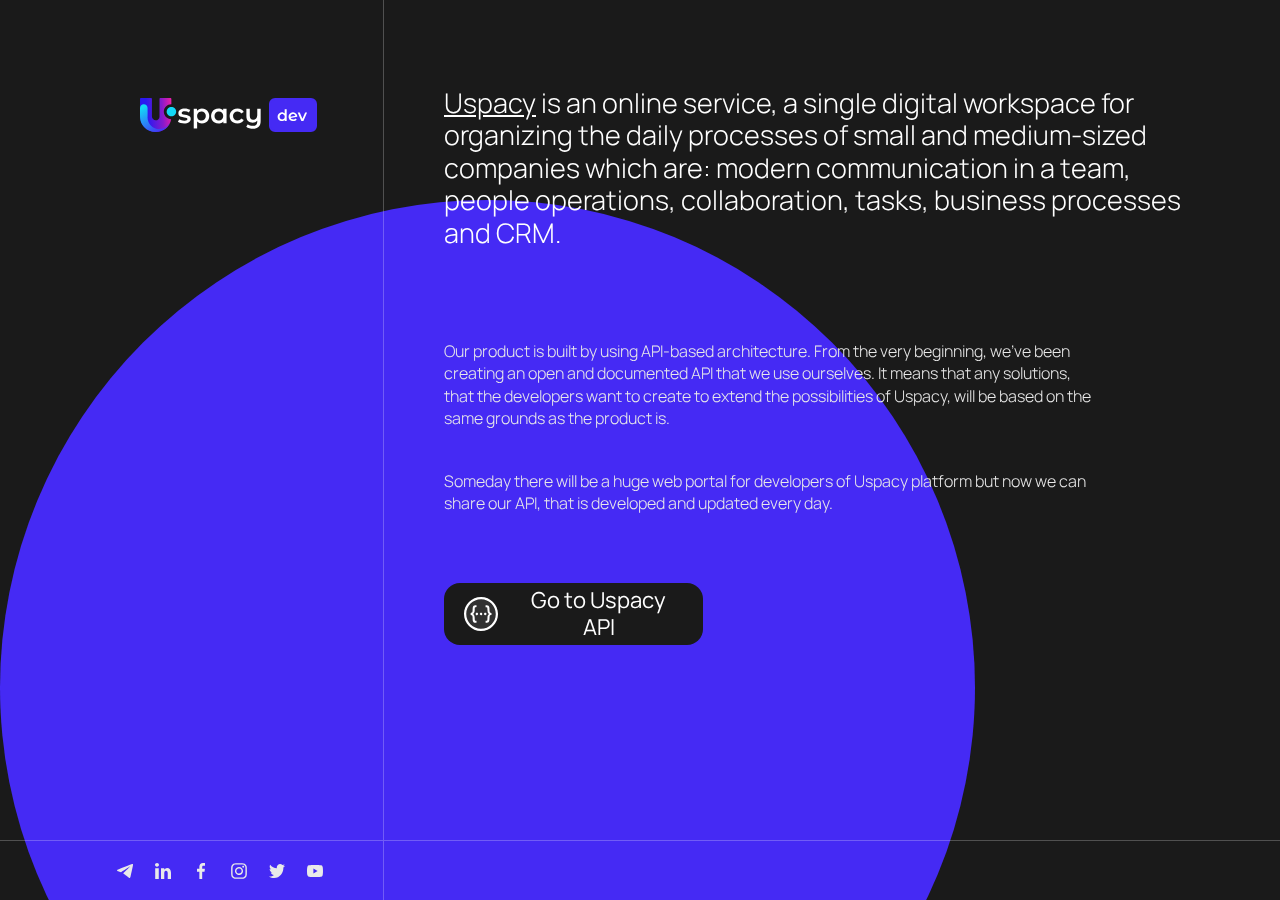
==== index.html @ 40ced231 "correct url" ====
<!DOCTYPE html>
<html lang="en">
	<head>
		<meta charset="UTF-8" />
		<meta http-equiv="X-UA-Compatible" content="IE=edge" />
		<meta name="viewport" content="width=device-width, initial-scale=1.0" />
		<link rel="preconnect" href="https://fonts.googleapis.com" />
		<link rel="preconnect" href="https://fonts.gstatic.com" crossorigin />
		<link rel="preconnect" href="https://fonts.googleapis.com" />
		<link rel="preconnect" href="https://fonts.gstatic.com" crossorigin />
		<link
			href="https://fonts.googleapis.com/css2?family=Manrope:wght@300&display=swap"
			rel="stylesheet"
		/>
		<link href="./css/index.css" rel="stylesheet" type="text/css" />
		<title>Uspacy.dev</title>
	</head>
	<body>
		<div class="container">
			<div class="content">
				<div class="left-block">
					<img class="logo" src="./images/uspacy-dev-logo.svg" />
				</div>
				<div class="right-block">
					<h1 class="title">
						<span class="underline">Uspacy</span>
						is an online service, a single digital workspace for
						organizing the daily processes of small and medium-sized
						companies which are: modern communication in a team,
						people operations, collaboration, tasks, business
						processes and CRM.
					</h1>
					<div class="text-container">
						<p class="subtitle-text">
							Our product is built by using API-based
							architecture. From the very beginning, we’ve been
							creating an open and documented API that we use
							ourselves. It means that any solutions, that the
							developers want to create to extend the
							possibilities of Uspacy, will be based on the same
							grounds as the product is.
						</p>
						<p class="subtitle-text">
							Someday there will be a huge web portal for
							developers of Uspacy platform but now we can share
							our API, that is developed and updated every day.
						</p>
					</div>
					<button
						class="api-button"
						onclick="location.href='/api.html'"
						type="button"
					>
						<img class="btn-icon" src="./images/swagger-icon.svg" />
						Go to Uspacy API
					</button>
				</div>
			</div>
			<div class="footer">
				<div class="social-links">
					<div class="social-links-container">
						<a
							class="social-link"
							href="https://t.me/uspacyua"
							target="_blank"
						>
							<img
								class="social-link-icon"
								src="./images/telegram icon.svg"
							/>
						</a>
						<a
							class="social-link"
							href="https://www.linkedin.com/company/uspacy/"
							target="_blank"
						>
							<img
								class="social-link-icon"
								src="./images/linkedin icon.svg"
							/>
						</a>
						<a
							class="social-link"
							href="https://www.facebook.com/uspacy.ukraine"
							target="_blank"
						>
							<img
								class="social-link-icon"
								src="./images/facebook icon.svg"
							/>
						</a>
						<a
							class="social-link"
							href="https://www.instagram.com/uspacy.global/"
							target="_blank"
						>
							<img
								class="social-link-icon"
								src="./images/instagram icon.svg"
							/>
						</a>
						<a
							class="social-link"
							href="https://twitter.com/uspacycom"
							target="_blank"
						>
							<img
								class="social-link-icon"
								src="./images/twitter icon.svg"
							/>
						</a>
						<a
							class="social-link"
							href="https://www.youtube.com/@uspacyukraine"
							target="_blank"
						>
							<img
								class="social-link-icon"
								src="./images/youtube icon.svg"
							/>
						</a>
					</div>
				</div>
				<div class="docs-links">
					<!-- <div class="docs-container">
              <a>Privacy policy</a>
              <a>Cookies</a>
            </div> -->
				</div>
			</div>
		</div>
		<div class="circle" />
	</body>
</html>
---- css/index.css ----
* {
	box-sizing: border-box;
	padding: 0;
	margin: 0;
	font-family: Manrope, sans-serif;
}

html,
body {
	max-width: 100vw;
	scroll-behavior: smooth;
	background: linear-gradient(0deg, #1a1a1a, #1a1a1a), #070707;
	color: #fff;
}

.container {
	display: flex;
	position: relative;
	flex-direction: column;
}

.content {
	display: flex;
	height: calc(100vh - 127px);
}

.left-block {
	width: 30%;
	border-right: 1px solid rgba(255, 255, 255, 0.24);
	z-index: 10;
}

.right-block {
	width: 70%;
	padding: 87px 140px 68px 60px;
	z-index: 10;
	position: relative;
	overflow-y: auto;
}

.logo {
	position: absolute;
	left: 140px;
	top: 98px;
}

.title {
	font-weight: 300;
	font-size: 39px;
	line-height: 120%;
}

.underline {
	text-decoration: underline;
}

.text-container {
	margin: 91px 294px 69px 0;
	display: flex;
	flex-direction: column;
	gap: 40px;
}

.subtitle-text {
	font-weight: 300;
	font-size: 22px;
	line-height: 140%;
	color: #e9e9e9;
}

.api-button {
	padding: 14px 20px;
	width: 259px;
	height: 62px;
	border-radius: 16px;
	background: #1a1a1a;
	border: none;
	font-size: 22px;
	line-height: 125%;
	color: #fff;
	display: flex;
	gap: 16px;
	align-items: center;
	cursor: pointer;
	transition: 0.3s;
}

.api-button:hover {
	background: #61a03f;
}

.circle {
	width: 1077px;
	height: 1077px;
	position: fixed;
	background: #452af4;
	border-radius: 50%;
	left: 133px;
	top: 344px;
}

.footer {
	position: relative;
	bottom: 0;
	height: 127px;
	width: 100%;
	border-top: 1px solid rgba(255, 255, 255, 0.24);
	z-index: 10;
	display: flex;
}

.social-links {
	justify-content: end;
	display: flex;
	align-items: center;
	width: 30%;
	border-right: 1px solid rgba(255, 255, 255, 0.24);
}

.social-links-container {
	display: flex;
	gap: 4px;
	margin-right: 51px;
}

.docs-links {
	display: flex;
	align-items: center;
	width: 70%;
}

.docs-container {
	margin-left: 49px;
	display: flex;
	gap: 24px;
}

.social-link {
	width: 34px;
	height: 34px;
	transition: 0.3s;
}

.social-link:hover {
	filter: invert(1);
}

@media (max-width: 1400px) {
	.text-container {
		margin: 91px 94px 69px 0;
	}

	.title {
		font-size: 27px;
	}

	.subtitle-text {
		font-size: 16px;
	}

	.right-block {
		padding: 87px 90px 68px 60px;
	}

	.content {
		height: calc(100vh - 60px);
	}

	.footer {
		height: 60px;
	}

	.circle {
		left: 0;
		top: 200px;
		width: 975px;
		height: 975px;
	}
}

@media (max-width: 630px) {
	.container {
		flex-direction: column;
		padding: 71px 20px 39px;
	}

	.content {
		display: block;
		height: 100%;
	}

	.left-block {
		width: 100%;
		border: none;
		height: auto;
	}

	.logo {
		position: relative;
		left: 0;
		top: 0;
		margin-bottom: 71px;
	}

	.right-block {
		width: 100%;
		height: auto;
		padding: 0;
	}

	.title {
		font-size: 24px;
	}

	.text-container {
		margin: 62px 0 42px;
	}

	.subtitle-text {
		font-size: 16px;
	}

	.api-button {
		width: 191px;
		height: 44px;
		padding: 10px 16px;
		font-size: 16px;
		gap: 12px;
		margin-bottom: 55px;
		border-radius: 8px;
	}

	.btn-icon {
		width: 24px;
		height: 24px;
	}

	.footer {
		position: relative;
		height: auto;
		border: none;
		flex-direction: column;
	}

	.social-links {
		justify-content: initial;
		width: 100%;
		border: none;
	}

	.social-link {
		width: 25px;
		height: 25px;
	}

	.social-link-icon {
		width: 25px;
		height: 25px;
	}

	.circle {
		width: 440px;
		height: 440px;
		left: -120px;
		top: 670px;
	}
}
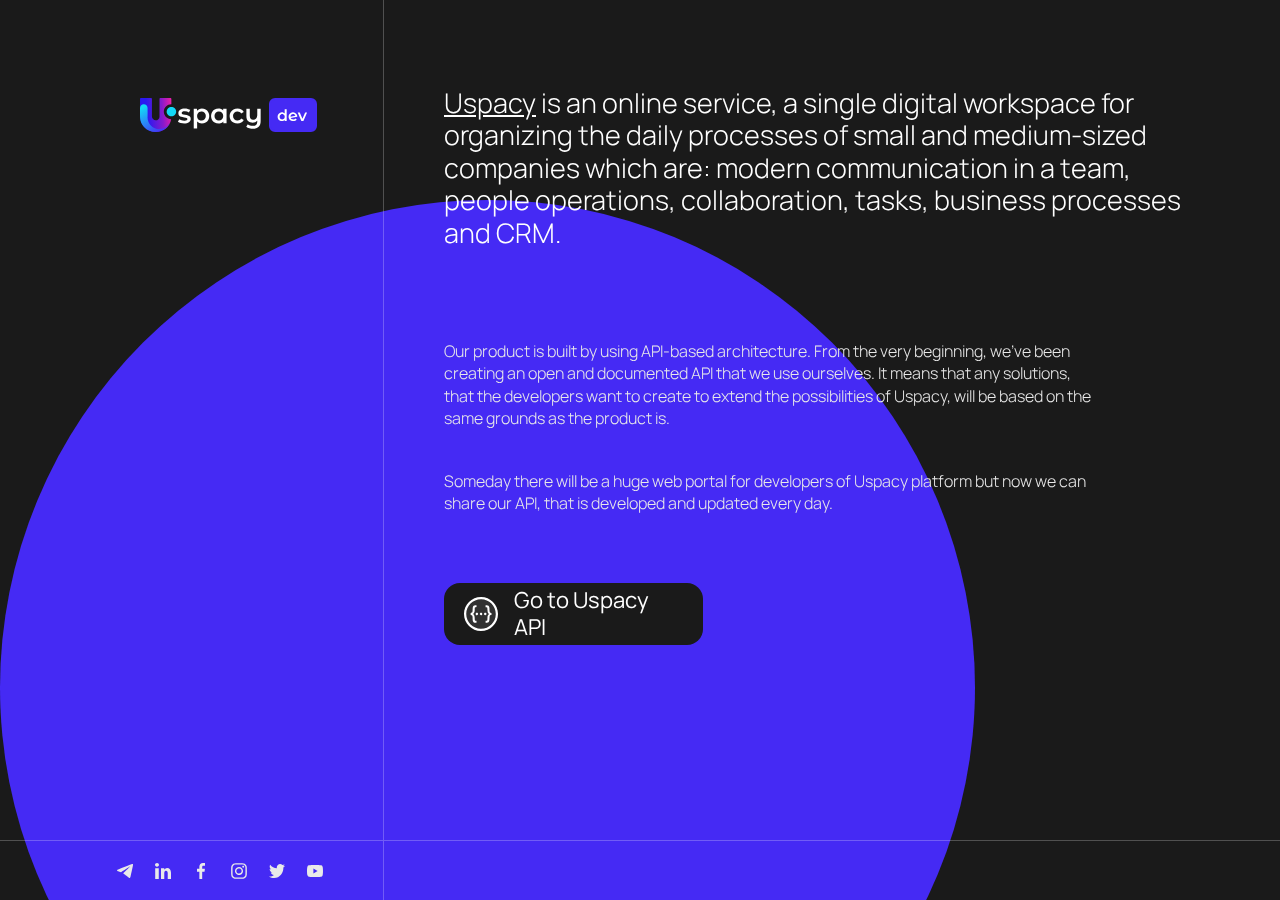
==== commit 7ce96190: "link" ====
--- a/index.html
+++ b/index.html
@@ -46,14 +46,10 @@
 							our API, that is developed and updated every day.
 						</p>
 					</div>
-					<button
-						class="api-button"
-						onclick="location.href='/api.html'"
-						type="button"
-					>
+					<a class="api-button" href="/api.html" type="button">
 						<img class="btn-icon" src="./images/swagger-icon.svg" />
 						Go to Uspacy API
-					</button>
+					</a>
 				</div>
 			</div>
 			<div class="footer">
--- a/css/index.css
+++ b/css/index.css
@@ -83,6 +83,7 @@
 	align-items: center;
 	cursor: pointer;
 	transition: 0.3s;
+	text-decoration: none;
 }
 
 .api-button:hover {
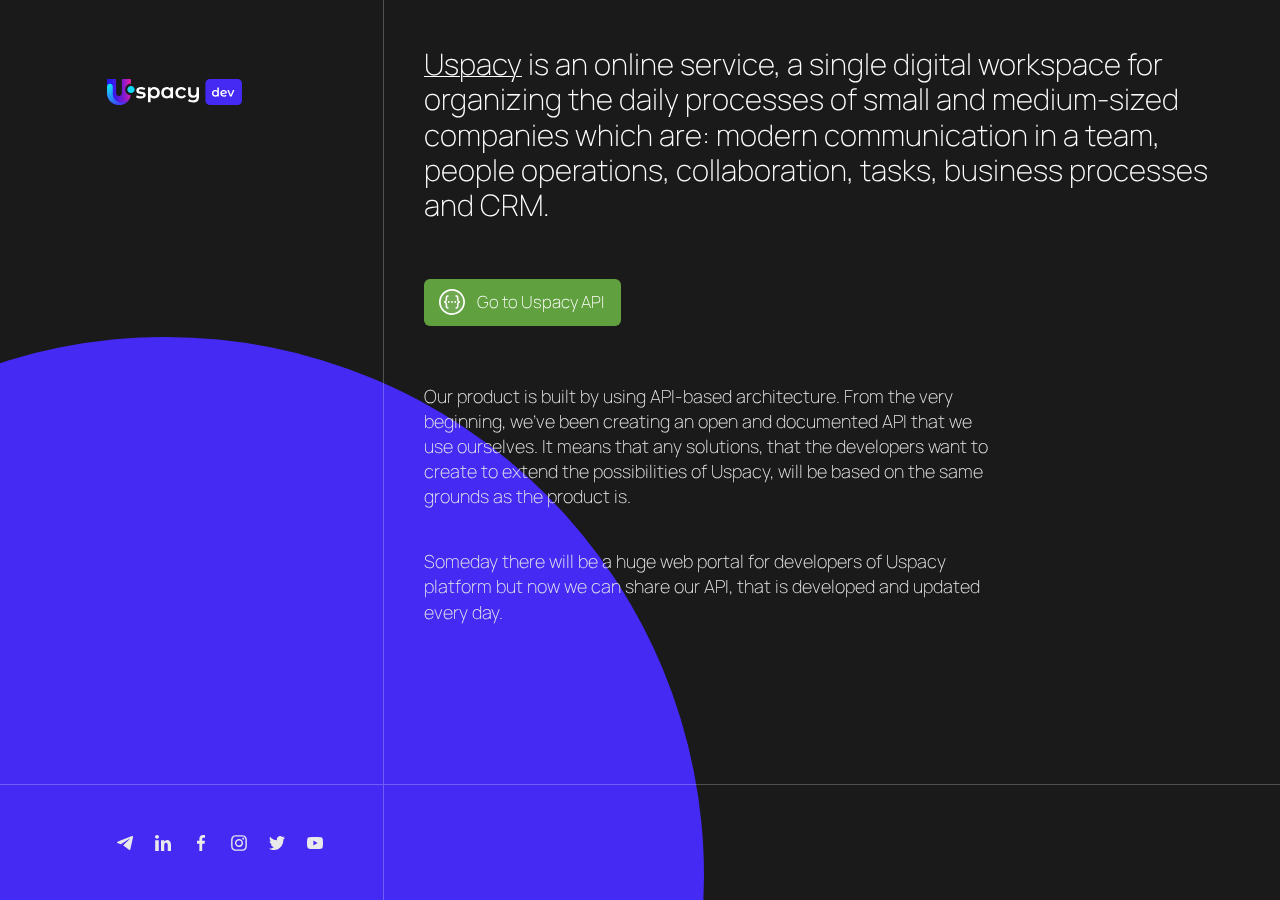
==== commit 1ef8361f: "new layout" ====
--- a/index.html
+++ b/index.html
@@ -8,9 +8,83 @@
 		<link rel="preconnect" href="https://fonts.gstatic.com" crossorigin />
 		<link rel="preconnect" href="https://fonts.googleapis.com" />
 		<link rel="preconnect" href="https://fonts.gstatic.com" crossorigin />
-		<link
-			href="https://fonts.googleapis.com/css2?family=Manrope:wght@300&display=swap"
+		<link rel="preconnect" href="https://fonts.googleapis.com" />
+		<link rel="preconnect" href="https://fonts.gstatic.com" crossorigin />
+		<link
+			href="https://fonts.googleapis.com/css2?family=Manrope:wght@200;300&display=swap"
 			rel="stylesheet"
+		/>
+		<link rel="icon" type="image/svg+xml" href="/images/favicon.svg" />
+		<link rel="icon" href="/images/favicon-16x16.ico" />
+		<link rel="icon" href="/images/favicon-32x32.ico" />
+		<link
+			rel="apple-touch-icon"
+			sizes="57x57"
+			href="/images/apple-icon-57x57.png"
+		/>
+		<link
+			rel="apple-touch-icon"
+			sizes="60x60"
+			href="/images/apple-icon-60x60.png"
+		/>
+		<link
+			rel="apple-touch-icon"
+			sizes="72x72"
+			href="/images/apple-icon-72x72.png"
+		/>
+		<link
+			rel="apple-touch-icon"
+			sizes="76x76"
+			href="/images/apple-icon-76x76.png"
+		/>
+		<link
+			rel="apple-touch-icon"
+			sizes="114x114"
+			href="/images/apple-icon-114x114.png"
+		/>
+		<link
+			rel="apple-touch-icon"
+			sizes="120x120"
+			href="/images/apple-icon-120x120.png"
+		/>
+		<link
+			rel="apple-touch-icon"
+			sizes="144x144"
+			href="/images/apple-icon-144x144.png"
+		/>
+		<link
+			rel="apple-touch-icon"
+			sizes="152x152"
+			href="/images/apple-icon-152x152.png"
+		/>
+		<link
+			rel="apple-touch-icon"
+			sizes="180x180"
+			href="/images/apple-icon-180x180.png"
+		/>
+		<link
+			rel="icon"
+			type="image/png"
+			sizes="16x16"
+			href="/images/favicon-16x16.png"
+		/>
+		<link
+			rel="icon"
+			type="image/png"
+			sizes="32x32"
+			href="/images/favicon-32x32.png"
+		/>
+		<link
+			rel="icon"
+			type="image/png"
+			sizes="96x96"
+			href="/images/favicon-96x96.png"
+		/>
+		<link
+			rel="icon"
+			type="image/png"
+			sizes="192x192"
+			href="/images/android-icon-192x192.png"
 		/>
 		<link href="./css/index.css" rel="stylesheet" type="text/css" />
 		<title>Uspacy.dev</title>
@@ -23,33 +97,44 @@
 				</div>
 				<div class="right-block">
 					<h1 class="title">
-						<span class="underline">Uspacy</span>
+						<a
+							class="uspacy-link"
+							href="https://uspacy.com"
+							target="_blank"
+							><span class="underline">Uspacy</span></a
+						>
 						is an online service, a single digital workspace for
 						organizing the daily processes of small and medium-sized
 						companies which are: modern communication in a team,
 						people operations, collaboration, tasks, business
 						processes and CRM.
 					</h1>
-					<div class="text-container">
-						<p class="subtitle-text">
-							Our product is built by using API-based
-							architecture. From the very beginning, we’ve been
-							creating an open and documented API that we use
-							ourselves. It means that any solutions, that the
-							developers want to create to extend the
-							possibilities of Uspacy, will be based on the same
-							grounds as the product is.
-						</p>
-						<p class="subtitle-text">
-							Someday there will be a huge web portal for
-							developers of Uspacy platform but now we can share
-							our API, that is developed and updated every day.
-						</p>
+					<div class="content-container">
+						<div class="text-container">
+							<p class="subtitle-text">
+								Our product is built by using API-based
+								architecture. From the very beginning, we’ve
+								been creating an open and documented API that we
+								use ourselves. It means that any solutions, that
+								the developers want to create to extend the
+								possibilities of Uspacy, will be based on the
+								same grounds as the product is.
+							</p>
+							<p class="subtitle-text">
+								Someday there will be a huge web portal for
+								developers of Uspacy platform but now we can
+								share our API, that is developed and updated
+								every day.
+							</p>
+						</div>
+						<a class="api-button" href="/api.html">
+							<img
+								class="btn-icon"
+								src="./images/swagger-icon.svg"
+							/>
+							Go to Uspacy API
+						</a>
 					</div>
-					<a class="api-button" href="/api.html" type="button">
-						<img class="btn-icon" src="./images/swagger-icon.svg" />
-						Go to Uspacy API
-					</a>
 				</div>
 			</div>
 			<div class="footer">
@@ -117,12 +202,7 @@
 						</a>
 					</div>
 				</div>
-				<div class="docs-links">
-					<!-- <div class="docs-container">
-              <a>Privacy policy</a>
-              <a>Cookies</a>
-            </div> -->
-				</div>
+				<div class="docs-links" />
 			</div>
 		</div>
 		<div class="circle" />
--- a/css/index.css
+++ b/css/index.css
@@ -38,56 +38,77 @@
 	overflow-y: auto;
 }
 
+.content-container {
+	flex-direction: column-reverse;
+	display: flex;
+	margin-top: 49px;
+}
+
 .logo {
 	position: absolute;
-	left: 140px;
-	top: 98px;
+	left: 8.33%;
+	top: 8.83%;
+	width: 10.54vw;
 }
 
 .title {
-	font-weight: 300;
-	font-size: 39px;
+	font-weight: 100;
+	font-size: 2.3vw;
 	line-height: 120%;
 }
 
+.uspacy-link {
+	color: inherit;
+	cursor: pointer;
+	text-decoration: auto;
+}
+
 .underline {
-	text-decoration: underline;
+	text-decoration-line: underline;
+	text-decoration-thickness: from-font;
+	text-underline-position: from-font;
 }
 
 .text-container {
-	margin: 91px 294px 69px 0;
+	margin: 43px 21.01vw 0 0;
 	display: flex;
 	flex-direction: column;
 	gap: 40px;
 }
 
 .subtitle-text {
-	font-weight: 300;
-	font-size: 22px;
+	font-weight: 100;
+	font-size: 1.19vw;
 	line-height: 140%;
 	color: #e9e9e9;
 }
 
 .api-button {
-	padding: 14px 20px;
-	width: 259px;
-	height: 62px;
-	border-radius: 16px;
-	background: #1a1a1a;
+	border-radius: 6px;
+	background: #61a03f;
 	border: none;
-	font-size: 22px;
 	line-height: 125%;
 	color: #fff;
-	display: flex;
-	gap: 16px;
+	font-weight: 100;
+	display: flex;
 	align-items: center;
 	cursor: pointer;
 	transition: 0.3s;
 	text-decoration: none;
+	width: 15.42vw;
+	gap: 0.95vw;
+	font-size: 1.31vw;
+	height: 3.69vw;
+	padding: 0.83vw 1.19vw;
 }
 
 .api-button:hover {
-	background: #61a03f;
+	background: #448322;
+}
+
+.btn-icon {
+	width: 2.02vw;
+	height: 2.02vw;
 }
 
 .circle {
@@ -96,8 +117,8 @@
 	position: fixed;
 	background: #452af4;
 	border-radius: 50%;
-	left: 133px;
-	top: 344px;
+	right: calc(100% - 81%);
+	top: 37.47%;
 }
 
 .footer {
@@ -146,17 +167,15 @@
 	filter: invert(1);
 }
 
+@media (max-width: 2600px) {
+	.circle {
+		right: calc(100% - 55%);
+	}
+}
+
 @media (max-width: 1400px) {
 	.text-container {
-		margin: 91px 94px 69px 0;
-	}
-
-	.title {
-		font-size: 27px;
-	}
-
-	.subtitle-text {
-		font-size: 16px;
+		gap: 25px;
 	}
 
 	.right-block {
@@ -170,12 +189,96 @@
 	.footer {
 		height: 60px;
 	}
-
+}
+
+@media (max-width: 1280px) {
+	.right-block {
+		padding: 47px 67px 71px 40px;
+	}
+
+	.content-container {
+		display: flex;
+		flex-direction: column-reverse;
+		margin-top: 55px;
+	}
+
+	.text-container {
+		gap: 40px;
+		margin: 58px 17.01vw 0 0;
+	}
+
+	.content {
+		height: calc(100vh - 116px);
+	}
+
+	.footer {
+		height: 116px;
+	}
+
+	.subtitle-text {
+		font-size: 1.4vw;
+	}
+}
+
+@media (max-width: 768px) {
 	.circle {
-		left: 0;
-		top: 200px;
-		width: 975px;
-		height: 975px;
+		right: 0;
+	}
+
+	.content {
+		flex-direction: column;
+		padding: 0 40px 0 20px;
+	}
+
+	.left-block {
+		border: none;
+		padding: 90px 0 65px;
+		width: 0;
+	}
+
+	.logo {
+		position: relative;
+		width: 180px;
+	}
+
+	.right-block {
+		padding: 0;
+		overflow-y: hidden;
+		width: auto;
+	}
+
+	.title {
+		font-size: 4vw;
+	}
+
+	.content-container {
+		margin-top: 70px;
+	}
+
+	.api-button {
+		width: 36vw;
+		height: 8.3vw;
+		gap: 2.3vw;
+		font-size: 3vw;
+	}
+
+	.btn-icon {
+		width: 4.5vw;
+		height: 4.5vw;
+	}
+
+	.subtitle-text {
+		font-size: 2.6vw;
+	}
+
+	.social-links {
+		width: auto;
+		border: none;
+		margin-left: 4.7vw;
+	}
+
+	.docs-links {
+		display: none;
 	}
 }
 
@@ -188,19 +291,25 @@
 	.content {
 		display: block;
 		height: 100%;
+		padding: 0;
 	}
 
 	.left-block {
 		width: 100%;
 		border: none;
 		height: auto;
+		padding-top: 0;
+	}
+
+	.title {
+		font-size: 4.7vw;
 	}
 
 	.logo {
 		position: relative;
 		left: 0;
 		top: 0;
-		margin-bottom: 71px;
+		width: 37.29vw;
 	}
 
 	.right-block {
@@ -209,31 +318,26 @@
 		padding: 0;
 	}
 
-	.title {
-		font-size: 24px;
-	}
-
 	.text-container {
 		margin: 62px 0 42px;
 	}
 
 	.subtitle-text {
-		font-size: 16px;
+		font-size: 3.5vw;
 	}
 
 	.api-button {
-		width: 191px;
-		height: 44px;
-		padding: 10px 16px;
-		font-size: 16px;
-		gap: 12px;
-		margin-bottom: 55px;
-		border-radius: 8px;
+		width: 57.92vw;
+		height: 13vw;
+		padding: 3vw 5vw;
+		font-size: 4.3vw;
+		gap: 4vw;
+		border-radius: 6px;
 	}
 
 	.btn-icon {
-		width: 24px;
-		height: 24px;
+		width: 5vw;
+		height: 5vw;
 	}
 
 	.footer {
@@ -247,22 +351,106 @@
 		justify-content: initial;
 		width: 100%;
 		border: none;
+		margin-left: 0;
 	}
 
 	.social-link {
-		width: 25px;
-		height: 25px;
+		width: 7.29vw;
+		height: 7.29vw;
 	}
 
 	.social-link-icon {
-		width: 25px;
-		height: 25px;
+		width: 7.29vw;
+		height: 7.29vw;
 	}
 
 	.circle {
-		width: 440px;
-		height: 440px;
-		left: -120px;
-		top: 670px;
-	}
-}
+		display: none;
+	}
+}
+
+@media (max-width: 480px) {
+	.container {
+		padding-top: 110px;
+	}
+
+	.content {
+		padding: 0;
+	}
+
+	.left-block {
+		padding-top: 0;
+	}
+
+	.logo {
+		margin-bottom: 0;
+	}
+
+	.title {
+		font-size: 32px;
+	}
+
+	.content-container {
+		margin-top: 65px;
+	}
+
+	.api-button {
+		margin-bottom: 0;
+	}
+
+	.subtitle-text {
+		font-size: 20px;
+	}
+
+	.text-container {
+		margin: 65px 0 135px;
+	}
+
+	.social-links {
+		margin-left: 0;
+	}
+}
+
+@media (max-width: 420px) {
+	.content {
+		padding: 0;
+	}
+
+	.container {
+		padding: 72px 20px 25px;
+	}
+
+	.right-block {
+		margin-top: 65px;
+	}
+
+	.social-links {
+		margin: 0;
+	}
+
+	.content-container {
+		margin-top: 50px;
+	}
+
+	.api-button {
+		margin-bottom: 0;
+	}
+
+	.text-container {
+		margin: 50px 0 80px;
+	}
+
+	.left-block {
+		padding: 0;
+	}
+}
+
+@media (max-width: 380px) {
+	.title {
+		font-size: 6.3vw;
+	}
+
+	.subtitle-text {
+		font-size: 4.2vw;
+	}
+}
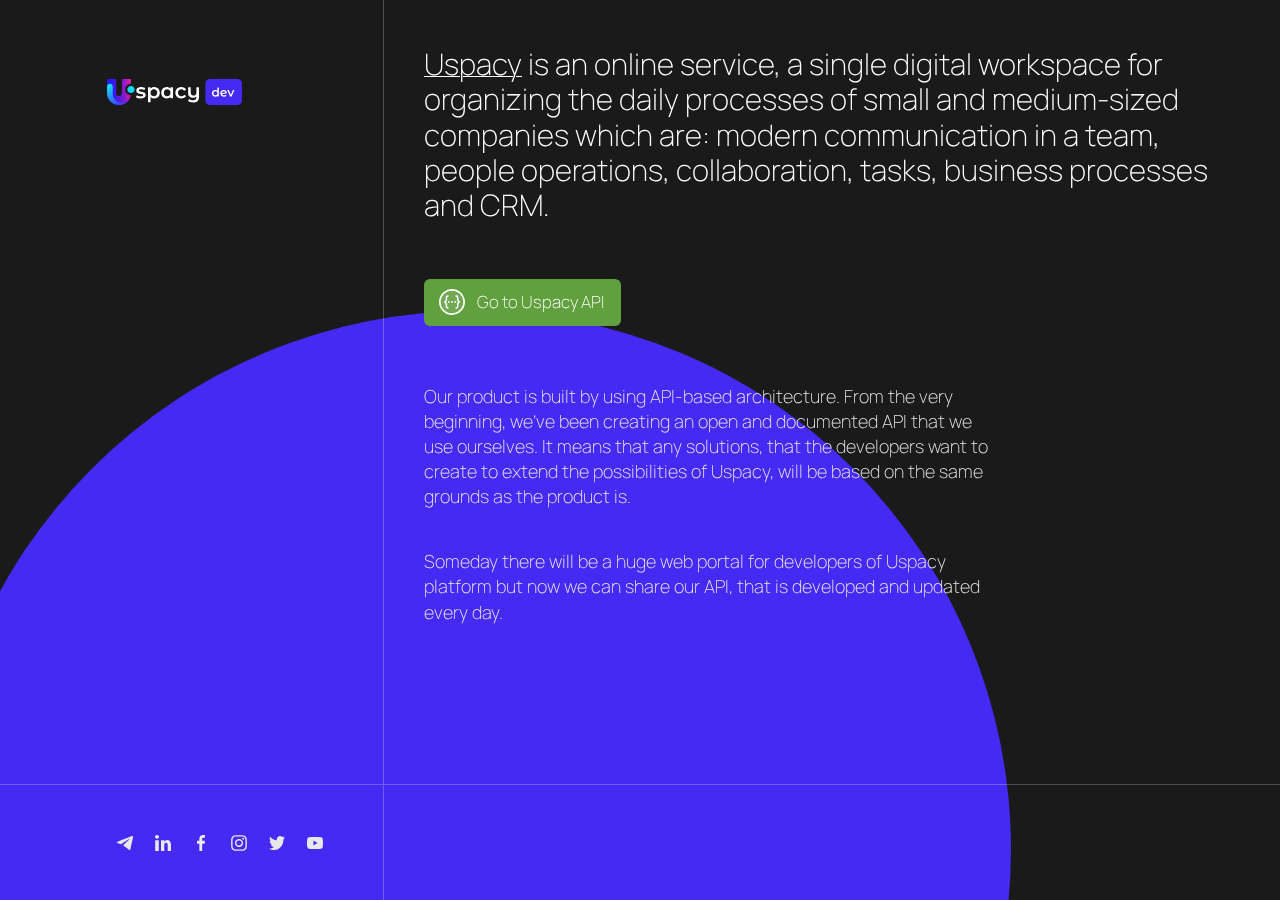
==== commit d39f178e: "change title and description" ====
--- a/index.html
+++ b/index.html
@@ -1,6 +1,15 @@
 <!DOCTYPE html>
 <html lang="en">
 	<head>
+		<title>Uspacy for Developers | API and Integration</title>
+		<meta
+			name="description"
+			content="Uspacy REST API. Explore the possibilities of integrating applications, systems, and data sources with a free public API."
+		/>
+		<meta
+			name="og:description"
+			content="Uspacy REST API. Explore the possibilities of integrating applications, systems, and data sources with a free public API."
+		/>
 		<meta charset="UTF-8" />
 		<meta http-equiv="X-UA-Compatible" content="IE=edge" />
 		<meta name="viewport" content="width=device-width, initial-scale=1.0" />
@@ -87,7 +96,6 @@
 			href="/images/android-icon-192x192.png"
 		/>
 		<link href="./css/index.css" rel="stylesheet" type="text/css" />
-		<title>Uspacy.dev</title>
 	</head>
 	<body>
 		<div class="container">
--- a/css/index.css
+++ b/css/index.css
@@ -168,8 +168,18 @@
 }
 
 @media (max-width: 2600px) {
+	.right-block {
+		padding-bottom: 0;
+	}
+
 	.circle {
 		right: calc(100% - 55%);
+	}
+}
+
+@media (max-width: 1800px) {
+	.circle {
+		right: calc(100% - 70%);
 	}
 }
 
@@ -188,6 +198,11 @@
 
 	.footer {
 		height: 60px;
+	}
+
+	.circle {
+		right: calc(100% - 79%);
+		top: 34.5%;
 	}
 }
 
@@ -223,6 +238,7 @@
 @media (max-width: 768px) {
 	.circle {
 		right: 0;
+		top: 42%;
 	}
 
 	.content {
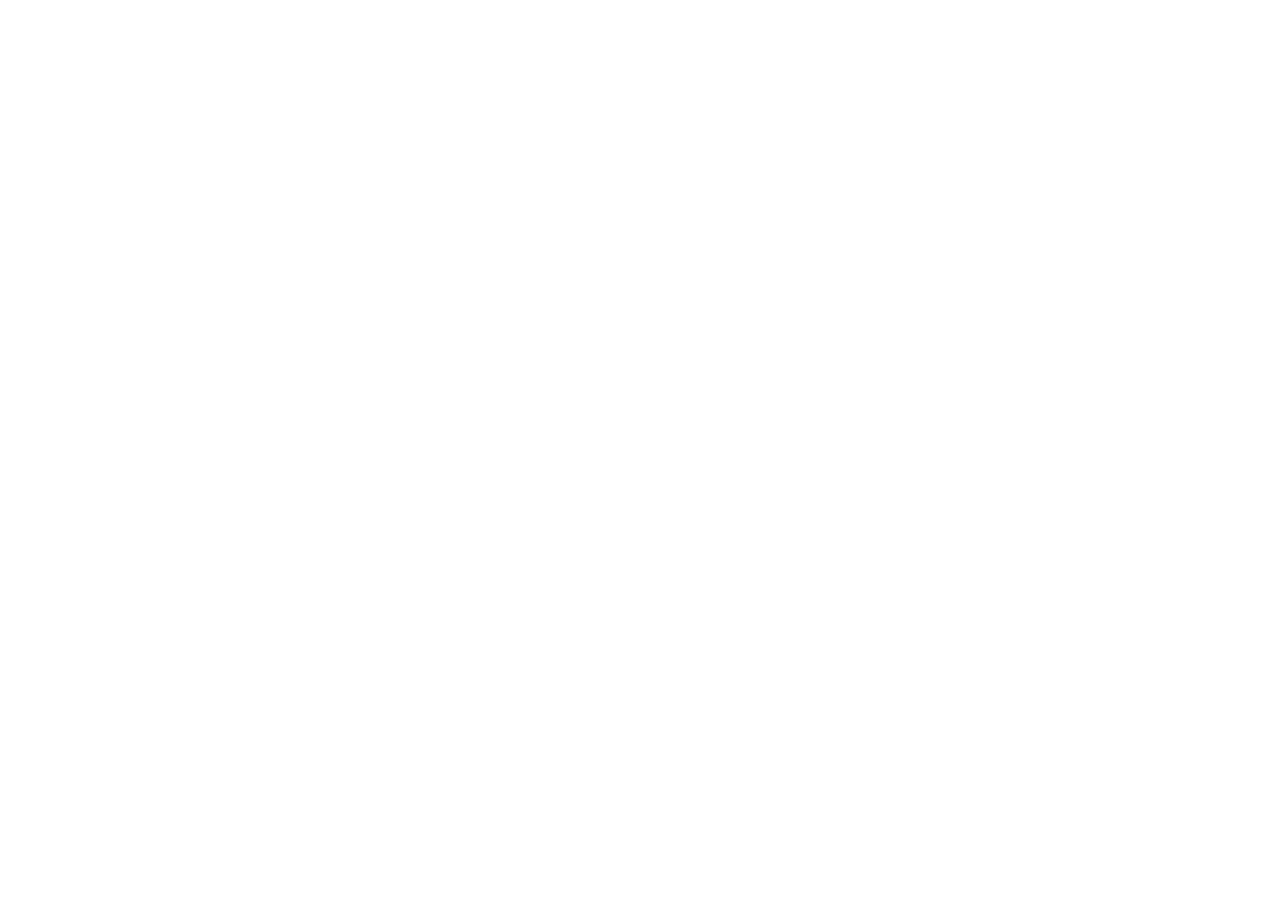
==== commit 2700b630: "Update index.html" ====
--- a/index.html
+++ b/index.html
@@ -1,4 +1,14 @@
 <!DOCTYPE html>
+<html>
+  <head>
+    <meta http-equiv="refresh" content="0; url=https://uspacy.readme.io" />
+    <title>Redirecting...</title>
+  </head>
+  <body>
+    If you are not redirected automatically, follow this <a href="https://uspacy.readme.io">link</a>.
+  </body>
+</html>
+<!--- <!DOCTYPE html>
 <html lang="en">
 	<head>
 		<title>Uspacy for Developers | API and Integration</title>
@@ -135,7 +145,7 @@
 								every day.
 							</p>
 						</div>
-						<a class="api-button" href="/api.html">
+						<a class="api-button" href="https://uspacy.readme.io/reference/">
 							<img
 								class="btn-icon"
 								src="./images/swagger-icon.svg"
@@ -216,3 +226,4 @@
 		<div class="circle" />
 	</body>
 </html>
+--->
